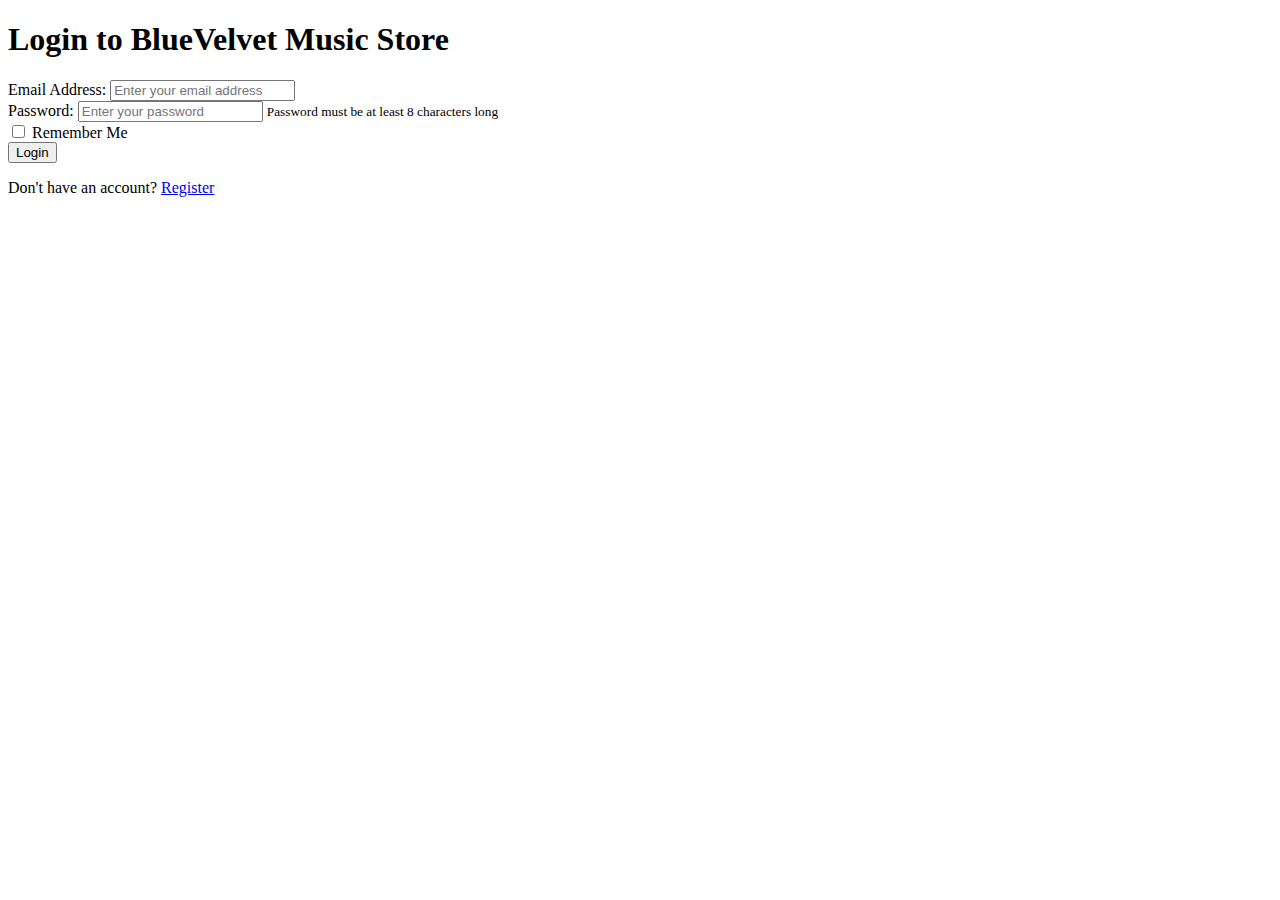
==== frontend/index.html @ 59848c04 "feat: link login to register page" ====
<!DOCTYPE html>
<html lang="en">
<head>
    <meta charset="UTF-8">
    <meta name="viewport" content="width=device-width, initial-scale=1.0">
    <title>Login - BlueVelvet Music Store</title>
    <link rel="stylesheet" href="css/styles.css">
    
</head>
<body>
    <h1>Login to BlueVelvet Music Store</h1>
    <form id="login-form" action="#" method="post">
        <div>
            <label for="email">Email Address:</label>
            <input type="email" id="email" name="email" required placeholder="Enter your email address" class="wide-input" />
        </div>
        
        <div>
            <label for="password">Password:</label>
            <input type="password" id="password" name="password" required minlength="8" placeholder="Enter your password" />
            <small>Password must be at least 8 characters long</small>
        </div>

        <div>
            <input type="checkbox" id="remember-me" name="remember_me">
            <label for="remember-me">Remember Me</label>
        </div>

        <div id="error-message" style="color: red; display: none;">
            <p>Incorrect email or password. Please try again.</p>
        </div>

        <button type="submit">Login</button>
    </form>
    
    <p>Don't have an account? <a href="register.html">Register</a></p>
</body>
</html>
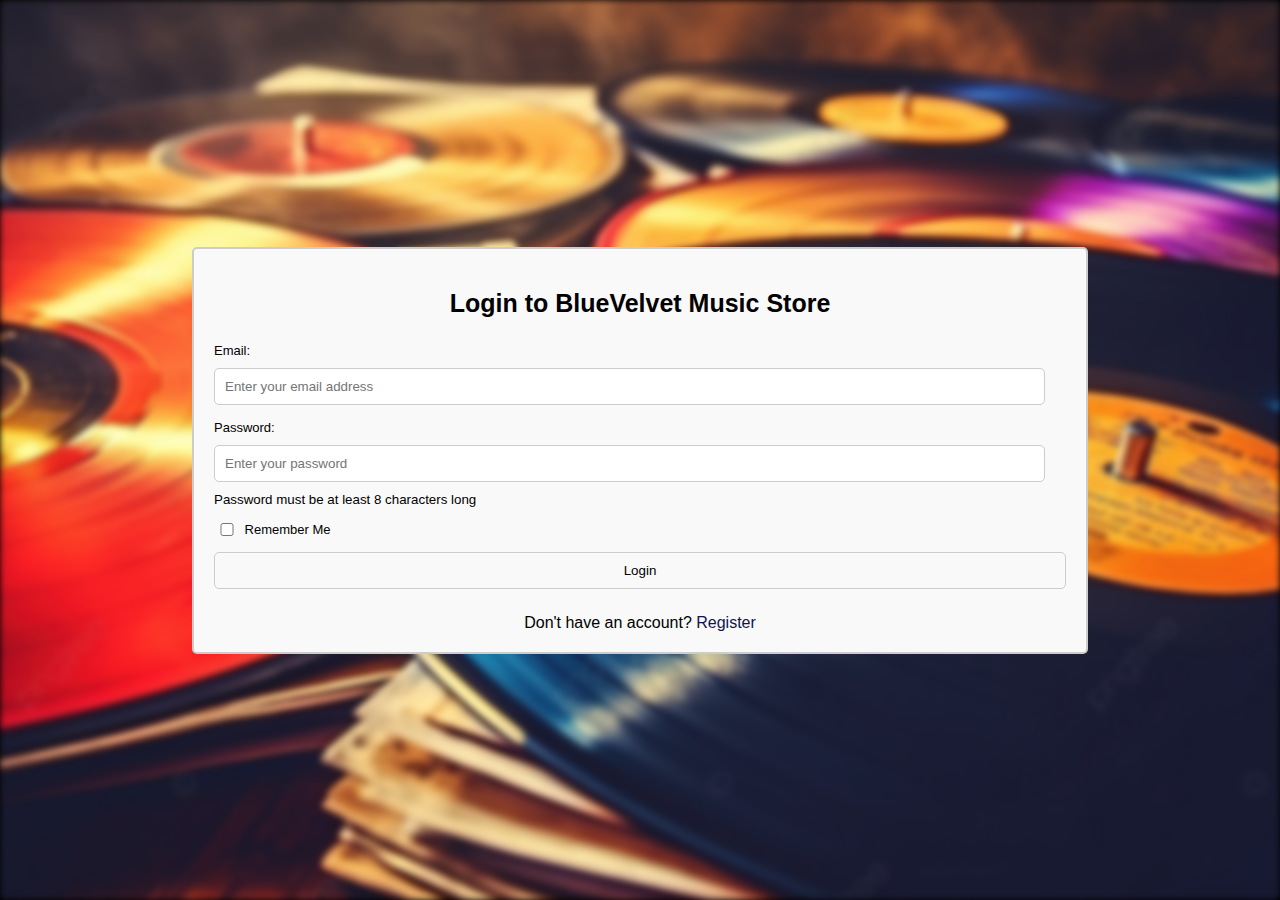
==== commit 54a3d3ed: "[style]: Adicionando o layout de registro e de login" ====
--- a/frontend/index.html
+++ b/frontend/index.html
@@ -5,34 +5,37 @@
     <meta name="viewport" content="width=device-width, initial-scale=1.0">
     <title>Login - BlueVelvet Music Store</title>
     <link rel="stylesheet" href="css/styles.css">
+    <link rel="stylesheet" href="css/index.css">
     
 </head>
 <body>
-    <h1>Login to BlueVelvet Music Store</h1>
-    <form id="login-form" action="#" method="post">
-        <div>
-            <label for="email">Email Address:</label>
+    <div class="container">
+        <h1>Login to BlueVelvet Music Store</h1>
+        <form id="login-form" action="#" method="post">
+            
+            <label for="email">Email:</label>
             <input type="email" id="email" name="email" required placeholder="Enter your email address" class="wide-input" />
-        </div>
         
-        <div>
             <label for="password">Password:</label>
             <input type="password" id="password" name="password" required minlength="8" placeholder="Enter your password" />
             <small>Password must be at least 8 characters long</small>
-        </div>
+        
+            <div class="remember-me">
+                <input type="checkbox" id="remember-me" name="remember_me">
+                <label for="remember-me">Remember Me</label>
+            </div>
 
-        <div>
-            <input type="checkbox" id="remember-me" name="remember_me">
-            <label for="remember-me">Remember Me</label>
-        </div>
+            <!-- This error message must be shown in case of incorrect credentials -->
+            <div id="error-message" style="color: red; display: none;">
+                <p>Incorrect email or password. Please try again.</p>
+            </div>
 
-        <div id="error-message" style="color: red; display: none;">
-            <p>Incorrect email or password. Please try again.</p>
-        </div>
-
-        <button type="submit">Login</button>
-    </form>
-    
-    <p>Don't have an account? <a href="register.html">Register</a></p>
+            <div>
+                <button type="submit">Login</button>
+            <div>
+        </form>
+        
+        <p>Don't have an account? <a href="register.html">Register</a></p>
+    </div>
 </body>
 </html>
--- a/frontend/css/styles.css
+++ b/frontend/css/styles.css
@@ -0,0 +1,60 @@
+/* 
+TRABALHO: Criei uma folha de estilo inicial para facilitar o  trabalho, mas
+sinta-se à vontade em alterá-lo completamente de forma a tornar a aplicação mais
+"bonita"e lembrando sempre de testar o layout responsivo de sua soluçõa.
+ */
+
+*{
+    margin: 0;
+    padding: 0;
+    font-family: 'Roboto', sans-serif;
+}
+
+.container {
+    width: 70%;
+    padding: 20px;
+    border: 2px solid #ccc;
+    border-radius: 5px;
+    background-color: #f9f9f9; 
+    overflow: hidden; /* Garante que o desfoque não "vaze" nas bordas */
+    z-index: 1; /* Coloca a camada na frente do desfoque */   
+    box-sizing: border-box; /* Garante que padding e borda sejam inclusos nas dimensões */
+    z-index: 1;
+}
+
+form {
+    display: flex;
+    flex-direction: column;
+    gap: 10px;
+}
+
+#productControls {
+    margin-top: 15px;
+    margin-bottom: 30px;
+    display: flex;
+    flex-direction: row;
+    gap: 10px;
+}
+
+
+table {
+    width: 100%;
+    border-collapse: collapse; /* Ensures borders are not double-spaced */
+}
+
+th, td {
+    border: 1px solid #ddd; /* Creates a light gray border */
+    padding: 8px; /* Adds some space inside the cells */
+    text-align: left; /* Aligns text to the left */
+}
+
+/* Center-align only the images in the second column */
+td:nth-child(2) {
+    text-align: center;
+}
+
+
+
+
+
+
--- a/frontend/css/index.css
+++ b/frontend/css/index.css
@@ -0,0 +1,79 @@
+body{
+    font-family: 'Roboto', sans-serif;
+    margin: 0;
+    padding: 0;
+    display: flex;
+    justify-content: center;
+    align-items: center;
+    height: 100vh;
+    background: black;
+}
+
+body::before {
+    content: "";
+    position: absolute;
+    inset: 0; /* Expande para toda a área da div, incluindo bordas arredondadas */
+    background: url("../images/backgroundLogin.png") no-repeat center center;
+    background-size: cover;
+    filter: blur(3px); /* Ajuste conforme desejado */
+    z-index: -1; /* Coloca a camada atrás do conteúdo da div */
+    border-radius: 5px; /* Mantém o mesmo raio para alinhar com a borda */
+}
+
+h1{
+    text-align: center;
+    padding: 20px;
+    font-size: 25px;
+}
+
+label{
+    margin: 5px 0 0 0;
+}
+
+input{
+    width: 95%;
+    padding: 10px;
+    border-radius: 5px;
+    border: 1px solid #ccc;
+}
+
+.remember-me{
+    display: flex;
+    align-content: start;
+    align-items: center;
+    gap : 5px;
+    margin: 0 0 5px;
+}
+
+#remember-me{
+   width: 3%;
+   margin-top: 5px;
+}
+
+label{
+    font-size: 13px;
+}
+
+button{
+    width: 100%;
+    padding: 10px;
+    border-radius: 5px;
+    border: 1px solid #ccc;
+    background: #f9f9f9;
+    cursor: pointer;
+}
+
+button:hover{
+    background: #12124e;
+    color: white;
+}
+
+p {
+    margin-top: 25px;
+    text-align: center;
+}
+
+a {
+    text-decoration: none;
+    color: #12124e;
+}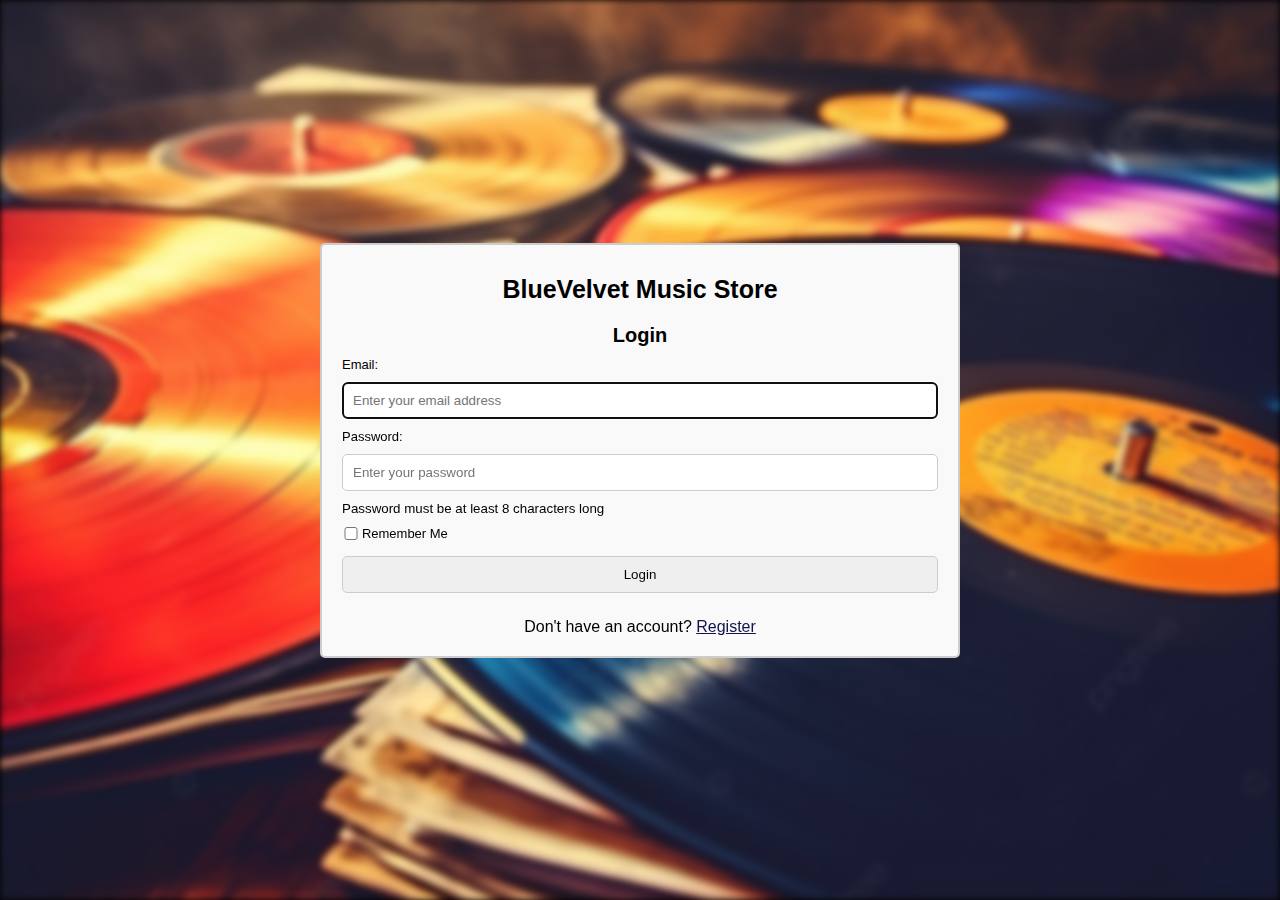
==== commit 4668a71a: "[style]: Padronizando a folha de estilo alterando apenas a parte de registro e login" ====
--- a/frontend/index.html
+++ b/frontend/index.html
@@ -10,11 +10,12 @@
 </head>
 <body>
     <div class="container">
-        <h1>Login to BlueVelvet Music Store</h1>
+        <h1>BlueVelvet Music Store</h1>
+        <h2>Login</h2>
         <form id="login-form" action="#" method="post">
             
             <label for="email">Email:</label>
-            <input type="email" id="email" name="email" required placeholder="Enter your email address" class="wide-input" />
+            <input autofocus type="email" id="email" name="email" required placeholder="Enter your email address" class="wide-input" />
         
             <label for="password">Password:</label>
             <input type="password" id="password" name="password" required minlength="8" placeholder="Enter your password" />
--- a/frontend/css/styles.css
+++ b/frontend/css/styles.css
@@ -11,7 +11,7 @@
 }
 
 .container {
-    width: 70%;
+    width: 50%;
     padding: 20px;
     border: 2px solid #ccc;
     border-radius: 5px;
@@ -54,7 +54,78 @@
 }
 
 
+h1{
+    text-align: center;
+    padding: 10px;
+    font-size: 25px;
+}
+
+h2{
+    text-align: center;
+    padding: 10px;
+    font-size: 20px;
+}
+
+input, select, button {
+    width: 100%; 
+    padding: 10px;
+    border-radius: 5px; 
+    border: 1px solid #ccc; 
+    box-sizing: border-box; 
+}
+
+.remember-me{
+    display: flex;
+    align-content: start;
+    align-items: center;
+    gap : 2px;
+    margin: 0 0 5px;
+}
+
+#remember-me{
+   width: 3%;
+   cursor: pointer;
+}
+
+label{
+    font-size: 13px;
+    cursor: pointer;
+}
+
+
+button:hover{
+    background: #12124e;
+    color: white;
+    cursor: pointer;
+}
+
+p {
+    margin-top: 25px;
+    text-align: center;
+}
+
+a {
+    text-decoration: underline;
+    color: #12124e;
+
+}
+
+body{
+    font-family: 'Roboto', sans-serif;
+    margin: 0;
+    padding: 0;
+    display: flex;
+    flex-direction: column;
+    justify-content: center;
+    align-items: center;
+}
+
+
+@media (max-width: 768px) {
+    .container {
+        width: 90%;
+    }
+}
 
 
 
-
--- a/frontend/css/index.css
+++ b/frontend/css/index.css
@@ -3,6 +3,7 @@
     margin: 0;
     padding: 0;
     display: flex;
+    flex-direction: column;
     justify-content: center;
     align-items: center;
     height: 100vh;
@@ -12,60 +13,56 @@
 body::before {
     content: "";
     position: absolute;
-    inset: 0; /* Expande para toda a área da div, incluindo bordas arredondadas */
+    inset: 0; 
     background: url("../images/backgroundLogin.png") no-repeat center center;
     background-size: cover;
-    filter: blur(3px); /* Ajuste conforme desejado */
-    z-index: -1; /* Coloca a camada atrás do conteúdo da div */
-    border-radius: 5px; /* Mantém o mesmo raio para alinhar com a borda */
+    filter: blur(3px); 
+    z-index: -1; 
 }
 
 h1{
     text-align: center;
-    padding: 20px;
+    padding: 10px;
     font-size: 25px;
 }
 
-label{
-    margin: 5px 0 0 0;
+h2{
+    text-align: center;
+    padding: 10px;
+    font-size: 20px;
 }
 
-input{
-    width: 95%;
+input, select, button {
+    width: 100%; 
     padding: 10px;
-    border-radius: 5px;
-    border: 1px solid #ccc;
+    border-radius: 5px; 
+    border: 1px solid #ccc; 
+    box-sizing: border-box; 
 }
 
 .remember-me{
     display: flex;
     align-content: start;
     align-items: center;
-    gap : 5px;
+    gap : 2px;
     margin: 0 0 5px;
 }
 
 #remember-me{
    width: 3%;
-   margin-top: 5px;
+   cursor: pointer;
 }
 
 label{
     font-size: 13px;
+    cursor: pointer;
 }
 
-button{
-    width: 100%;
-    padding: 10px;
-    border-radius: 5px;
-    border: 1px solid #ccc;
-    background: #f9f9f9;
-    cursor: pointer;
-}
 
 button:hover{
     background: #12124e;
     color: white;
+    cursor: pointer;
 }
 
 p {
@@ -74,6 +71,8 @@
 }
 
 a {
-    text-decoration: none;
+    text-decoration: underline;
     color: #12124e;
-}+
+}
+
